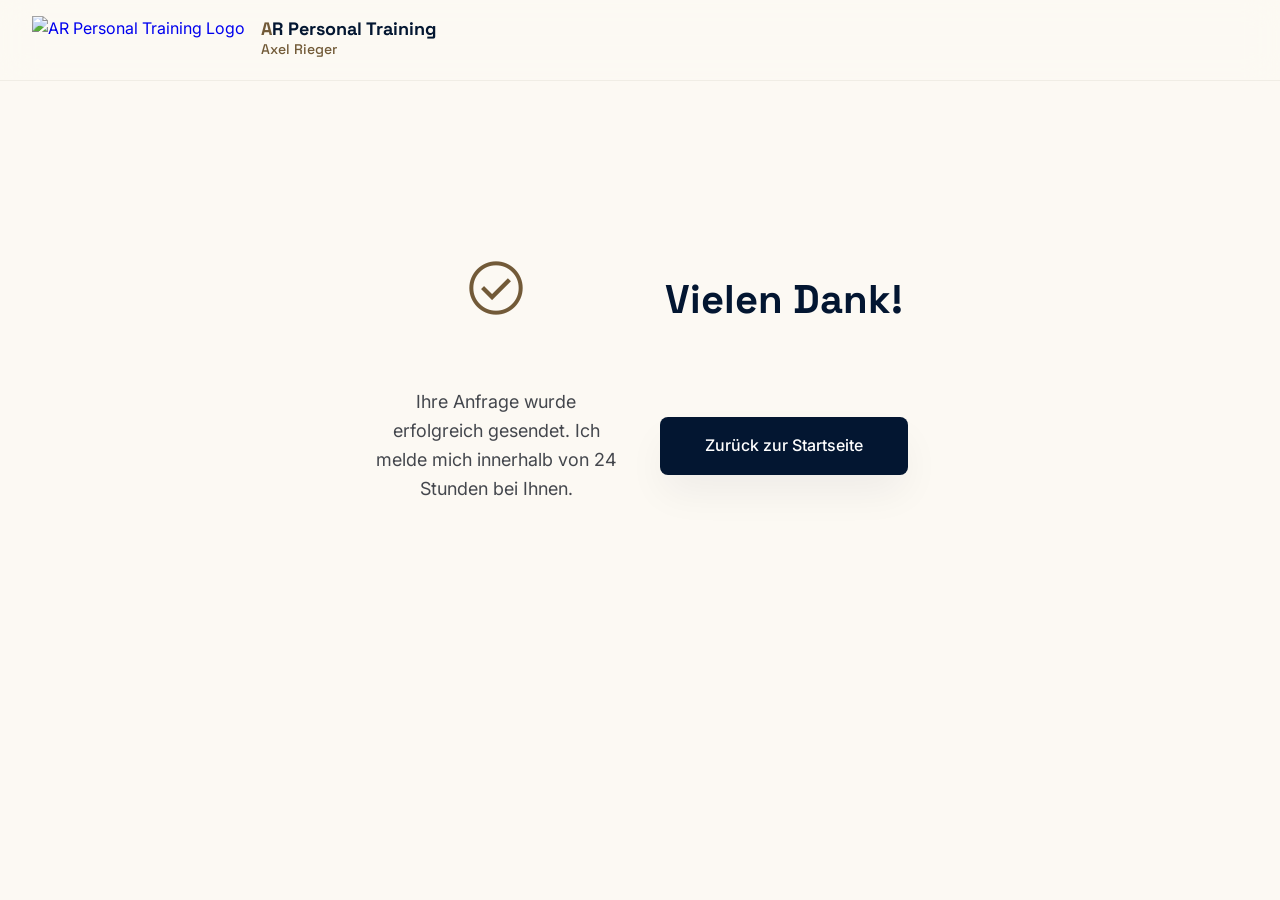
==== success.html @ 9f8ac3ec "Add files via upload" ====
<!DOCTYPE html>
<html lang="de">
<head>
    <meta charset="UTF-8">
    <meta name="viewport" content="width=device-width, initial-scale=1.0">
    <title>Nachricht gesendet | AR Personal Training</title>
    <link rel="icon" type="image/svg+xml" href="images/AR_LOGO/ar_logo_final.svg">
    <link rel="stylesheet" href="style.css">
    <link href="https://fonts.googleapis.com/css2?family=Inter:wght@300;400;500;600&family=Space+Grotesk:wght@500;700&display=swap" rel="stylesheet">
    <link href="https://fonts.googleapis.com/css2?family=Material+Symbols+Outlined:wght,FILL,GRAD,opsz@300,0,0,24&display=swap" rel="stylesheet">
</head>
<body>
    <header class="navbar">
        <div class="nav-container">
            <div class="brand">
                <a href="/" class="logo-link">
                    <img src="images/AR_LOGO/ar_logo_final.svg" alt="AR Personal Training Logo" height="48" style="object-fit: contain;">
                    <div class="brand-text">
                        <span class="brand-name"><span class="gold-text">A</span><span class="navy-text">R</span> <span class="navy-text">Personal Training</span></span>
                        <span class="brand-sub">Axel Rieger</span>
                    </div>
                </a>
            </div>
        </div>
    </header>

    <main>
        <section class="hero section-padding" style="min-height:80vh;display:flex;align-items:center;">
            <div class="container" style="text-align:center;max-width:600px;">
                <span class="material-symbols-outlined text-gold" style="font-size:4rem;">check_circle</span>
                <h1 class="headline-md" style="margin-top:1.5rem;">Vielen Dank!</h1>
                <p class="body-text" style="margin:1.5rem auto;max-width:45ch;">Ihre Anfrage wurde erfolgreich gesendet. Ich melde mich innerhalb von 24 Stunden bei Ihnen.</p>
                <a href="/" class="btn btn-primary">Zurück zur Startseite</a>
            </div>
        </section>
    </main>
</body>
</html>
---- style.css ----
/* 
  AR Personal Training - The Curated Equilibrium
  Design System Tokens & Global Styles
*/

:root {
  /* Color Palette */
  --navy: #031631;
  --gold: #725a38;
  --cream: #fcf9f3;
  --dark-grey: #1a1a1a;
  --mid-grey: #44474d;
  --light-grey: #e5e1da;
  --white: #ffffff;
  
  /* Background / Surface Shifts */
  --bg-main: var(--cream);
  --bg-surface-low: #f3f1ed;
  --bg-surface: #ffffff;
  
  /* Typography */
  --font-head: 'Space Grotesk', sans-serif;
  --font-body: 'Inter', sans-serif;
  
  /* Borders & Shadows */
  --ghost-border: rgba(3, 22, 49, 0.2);
  --ambient-shadow: 0 20px 40px -4px rgba(3, 22, 49, 0.06);
  --ambient-shadow-hover: 0 30px 60px -10px rgba(3, 22, 49, 0.1);
  
  /* Spacing */
  --space-sm: 0.5rem;
  --space-md: 1rem;
  --space-lg: 2rem;
  --space-xl: 4rem;
  --space-xxl: 8rem;
}

/* Reset Core */
*, *::before, *::after {
  box-sizing: border-box;
  margin: 0;
  padding: 0;
}

html {
  scroll-behavior: smooth;
}

body {
  font-family: var(--font-body);
  background-color: var(--bg-main);
  color: var(--dark-grey);
  line-height: 1.6;
  -webkit-font-smoothing: antialiased;
  padding-bottom: 70px; /* Space for mobile CTA */
}

@media (min-width: 768px) {
  body {
    padding-bottom: 0;
  }
}

/* Typography Classes */
.headline-lg {
  font-family: var(--font-head);
  font-size: clamp(2.5rem, 5vw, 4.5rem);
  font-weight: 700;
  color: var(--navy);
  line-height: 1.1;
  letter-spacing: -0.02em;
}

.headline-md {
  font-family: var(--font-head);
  font-size: clamp(2rem, 3.5vw, 2.5rem);
  font-weight: 700;
  color: var(--navy);
  line-height: 1.2;
}

.headline-sm {
  font-family: var(--font-head);
  font-size: 1.5rem;
  font-weight: 700;
  color: var(--navy);
}

.eyebrow {
  text-transform: uppercase;
  letter-spacing: 0.15em;
  font-size: 0.75rem;
  font-weight: 600;
  margin-bottom: var(--space-md);
}

.body-text {
  font-size: 1.125rem;
  color: var(--mid-grey);
  max-width: 50ch;
}
.body-text-sm {
  font-size: 1rem;
  color: var(--mid-grey);
}
.text-gold { color: var(--gold); }
.navy-text { color: var(--navy); }
.gold-text { color: var(--gold); }

/* Layout Helpers */
.container {
  max-width: 1280px;
  margin: 0 auto;
  padding: 0 var(--space-lg);
}

.section-padding {
  padding: var(--space-xxl) 0;
}
@media (max-width: 768px) {
  .section-padding { padding: var(--space-xl) 0; }
}

.mb-small { margin-bottom: var(--space-md); }
.mb-medium { margin-bottom: var(--space-lg); }
.mb-large { margin-bottom: var(--space-xl); }
.mt-small { margin-top: var(--space-md); }
.mt-medium { margin-top: var(--space-lg); }
.mt-large { margin-top: var(--space-xl); }

.bg-shifted {
  background-color: var(--bg-surface-low);
}

/* Base Components */
.btn {
  display: inline-flex;
  align-items: center;
  justify-content: center;
  padding: 1rem 2rem;
  border-radius: 0.5rem;
  font-weight: 500;
  text-decoration: none;
  cursor: pointer;
  border: none;
  transition: transform 0.3s ease, box-shadow 0.3s ease;
}

.btn:hover {
  transform: scale(1.02);
}

.btn-primary, .btn-navy {
  background-color: var(--navy);
  color: var(--white);
  box-shadow: var(--ambient-shadow);
}
.btn-primary:hover, .btn-navy:hover {
  box-shadow: var(--ambient-shadow-hover);
}

/* Animations */
.animate-on-scroll {
  opacity: 0;
  transform: translateY(30px);
  transition: opacity 0.8s cubic-bezier(0.25, 0.46, 0.45, 0.94),
              transform 0.8s cubic-bezier(0.25, 0.46, 0.45, 0.94);
}

.animate-on-scroll.is-visible {
  opacity: 1;
  transform: translateY(0);
}

/* Specific Sections: Navigation */
.navbar {
  position: fixed;
  top: 0;
  left: 0;
  width: 100%;
  z-index: 100;
  background-color: rgba(252, 249, 243, 0.85); /* Cream semi-transparent */
  backdrop-filter: blur(16px);
  -webkit-backdrop-filter: blur(16px);
  border-bottom: 1px solid rgba(229, 225, 218, 0.5); /* Very subtle division */
}

.nav-container {
  max-width: 1280px;
  margin: 0 auto;
  padding: 1rem var(--space-lg);
  display: flex;
  justify-content: space-between;
  align-items: center;
}

.logo-link {
  display: flex;
  align-items: center;
  gap: 1rem;
  text-decoration: none;
}

.brand-text {
  display: flex;
  flex-direction: column;
}
.brand-name {
  font-family: var(--font-head);
  font-weight: 700;
  font-size: 1.125rem;
  line-height: 1;
}
.brand-sub {
  font-family: var(--font-head);
  color: var(--gold);
  font-size: 0.875rem;
  font-weight: 500;
}

.desktop-nav {
  display: flex;
  gap: 2rem;
  align-items: center;
}
@media (max-width: 768px) {
  .desktop-nav { display: none; }
}
.desktop-nav a {
  text-decoration: none;
  font-size: 0.875rem;
  font-weight: 500;
  color: var(--navy);
  opacity: 0.7;
  transition: color 0.3s ease, opacity 0.3s ease;
}
.desktop-nav a:hover {
  color: var(--gold);
  opacity: 1;
}
.lang-switch {
  background: none;
  border: none;
  font-family: var(--font-body);
  font-weight: 600;
  color: var(--navy);
  font-size: 0.875rem;
  cursor: pointer;
  transition: transform 0.3s ease;
}
.lang-switch:hover { transform: scale(1.05); }

.mobile-menu-btn {
  display: none;
  background: none;
  border: none;
  color: var(--navy);
  font-size: 1.5rem;
  cursor: pointer;
}
@media (max-width: 768px) {
  .mobile-menu-btn { display: block; }
}

/* Hero Section */
.hero .container {
  display: grid;
  grid-template-columns: 1fr;
  gap: 1.5rem;
  align-items: center;
}

.hero {
  min-height: 90vh;
  padding-top: calc(var(--space-xxl) + 60px); 
}

@media (min-width: 992px) {
  .hero .container { grid-template-columns: 1fr 1fr; gap: 2.5rem; }
}

.hero-content {
  display: flex;
  flex-direction: column;
  gap: var(--space-md);
  order: 2;
  align-items: flex-start; /* Prevent stretching of buttons */
}
@media (min-width: 992px) {
  .hero-content { order: 1; }
}

.hero-image-wrapper {
  position: relative;
  order: 1;
}
@media (min-width: 992px) {
  .hero-image-wrapper { order: 2; }
}

.hero-image {
  border-radius: 1rem;
  overflow: hidden;
  position: relative;
  aspect-ratio: 4/5;
}
.hero-img {
  width: 100%;
  height: 100%;
  object-fit: cover;
  filter: none;
  transition: transform 0.8s ease;
}
.hero-image:hover .hero-img {
  transform: scale(1.05); /* Subtle scale as per constraints */
}
.image-gradient {
  position: absolute;
  inset: 0;
  background: linear-gradient(to top, rgba(3, 22, 49, 0.2), transparent);
}
.hero-accent-lines {
  display: none;
}
@media (min-width: 992px) {
  .hero-accent-lines {
    display: block;
    position: absolute;
    bottom: -1.5rem;
    left: -1.5rem;
    width: 6rem;
    height: 6rem;
    border-left: 1px solid rgba(114, 90, 56, 0.3);
    border-bottom: 1px solid rgba(114, 90, 56, 0.3);
  }
}

/* Philosophie Section */
.philosophy {
  display: flex;
  align-items: center;
}
.content-block {
  max-width: 48rem;
}
.divider {
  width: 4rem;
  height: 2px;
  background-color: var(--gold);
  margin: var(--space-lg) 0;
}
.philosophy-text {
  display: flex;
  flex-direction: column;
  gap: var(--space-md);
  font-size: 1.25rem;
  font-weight: 300;
  color: var(--mid-grey);
}
.text-highlight {
  font-weight: 500;
  color: var(--dark-grey);
}

/* Process Section */
.process-grid {
  display: grid;
  grid-template-columns: 1fr;
  gap: 1.5rem;
}
@media (min-width: 768px) {
  .process-grid { grid-template-columns: repeat(3, 1fr); }
}

.card {
  padding: 2.5rem;
  border-radius: 1rem;
  display: flex;
  flex-direction: column;
  justify-content: space-between;
  min-height: 250px;
  gap: 1.5rem;
  transition: transform 0.3s ease;
  overflow: hidden;
  position: relative;
}
.card:hover {
  transform: scale(1.01);
}

.card-white {
  background-color: var(--bg-surface);
  /* Use space instead of border for separation */
  box-shadow: 0 0 0 1px var(--bg-surface-low); 
}
.card-navy {
  background-color: var(--navy);
  color: var(--white);
  flex-direction: row;
}
@media (max-width: 768px) {
  .card-navy { flex-direction: column; }
}
.card-navy .headline-sm { color: var(--white); }
.card-navy .body-text-sm { color: rgba(255,255,255,0.7); }
.card-navy .card-content {
  flex: 1;
  display: flex;
  flex-direction: column;
  justify-content: space-between;
  gap: 1.5rem;
}
.card-image-box {
  flex: 1;
  border-radius: 0.5rem;
  overflow: hidden;
}
.card-img {
  width: 100%;
  height: 100%;
  object-fit: cover;
  opacity: 0.8;
}

.card-cream {
  background-color: var(--light-grey);
}

.span-2 {
  grid-column: span 1;
}
@media (min-width: 768px) {
  .span-2 { grid-column: span 2; }
}

.card-icon {
  font-size: 2.5rem;
  color: var(--gold);
}
.card-phase {
  font-size: 0.65rem;
  text-transform: uppercase;
  letter-spacing: 0.2em;
  color: var(--gold);
  font-weight: 700;
  margin-top: auto;
}

.benefits-card {
  display: flex;
  flex-direction: row;
  align-items: center;
  justify-content: space-between;
}
.benefits-list {
  list-style: none;
  display: flex;
  flex-direction: column;
  gap: 1rem;
  margin-top: 1.5rem;
}
.benefits-list li {
  display: flex;
  align-items: center;
  gap: 0.75rem;
  color: var(--mid-grey);
}
.icon-small {
  font-size: 1.25rem;
  color: var(--gold);
}

.progress-arc {
  position: relative;
  width: 120px;
  height: 120px;
  display: flex;
  align-items: center;
  justify-content: center;
}
.hidden-mobile {
  display: none;
}
@media (min-width: 768px) {
  .hidden-mobile { display: flex; }
}
.arc-svg {
  width: 100%;
  height: 100%;
  transform: rotate(-90deg);
}
.arc-bg {
  fill: none;
  stroke: var(--light-grey);
  stroke-width: 2;
}
.arc-fg {
  fill: none;
  stroke: var(--gold);
  stroke-width: 4;
  stroke-dasharray: 339; /* 2 * pi * 54 */
  stroke-dashoffset: 50; /* Adjust for 85% */
}
.arc-text {
  position: absolute;
  inset: 0;
  display: flex;
  flex-direction: column;
  align-items: center;
  justify-content: center;
}
.arc-number {
  color: var(--navy);
  font-family: var(--font-head);
  font-weight: 700;
  font-size: 1.25rem;
}
.arc-label {
  font-size: 0.6rem;
  text-transform: uppercase;
  color: var(--mid-grey);
  letter-spacing: 0.1em;
}

/* Contact Section */
.contact-card {
  border-radius: 1rem;
  overflow: hidden;
  display: grid;
  grid-template-columns: 1fr;
}
@media (min-width: 768px) {
  .contact-card { grid-template-columns: 1fr 1fr; }
}

.contact-form-wrapper {
  padding: var(--space-xl) var(--space-lg);
}
@media (max-width: 768px) {
  .contact-form-wrapper { padding: var(--space-xl) var(--space-md); }
}

.input-group {
  margin-bottom: 1.5rem;
}
.input-group input,
.input-group textarea {
  width: 100%;
  background: transparent;
  border: none;
  border-bottom: 1px solid var(--ghost-border);
  padding: 0.75rem 0;
  font-family: var(--font-body);
  font-size: 1rem;
  color: var(--dark-grey);
  outline: none;
  transition: border-color 0.3s ease;
}
.input-group input:focus,
.input-group textarea:focus {
  border-bottom-color: var(--gold);
}
.input-group textarea {
  resize: none;
}

.w-full { width: 100%; }

.contact-info {
  display: flex;
  flex-direction: column;
  gap: 1rem;
  font-size: 0.875rem;
  color: var(--mid-grey);
}
.info-item {
  display: flex;
  align-items: center;
  gap: 0.75rem;
}

.contact-image {
  position: relative;
  height: 100%;
}
.contact-image img {
  position: absolute;
  inset: 0;
  width: 100%;
  height: 100%;
  object-fit: cover;
}
.image-overlay {
  position: absolute;
  inset: 0;
  background-color: rgba(3, 22, 49, 0.1);
}

/* Footer */
.footer {
  border-top: 1px solid var(--light-grey);
  padding: var(--space-xl) var(--space-lg);
}
.footer-container {
  max-width: 1280px;
  margin: 0 auto;
  display: flex;
  flex-direction: column;
  align-items: center;
  gap: var(--space-lg);
}
@media (min-width: 768px) {
  .footer-container {
    flex-direction: row;
    justify-content: space-between;
  }
}

.footer-brand {
  display: flex;
  flex-direction: column;
  align-items: center;
  gap: 0.5rem;
}
@media (min-width: 768px) {
  .footer-brand { align-items: flex-start; }
}
.copyright {
  font-size: 0.65rem;
  text-transform: uppercase;
  letter-spacing: 0.15em;
  color: var(--navy);
  opacity: 0.4;
}

.footer-links {
  display: flex;
  gap: 2rem;
}
.footer-link {
  background: none;
  border: none;
  font-family: var(--font-body);
  text-decoration: none;
  font-size: 0.65rem;
  text-transform: uppercase;
  letter-spacing: 0.15em;
  color: var(--navy);
  opacity: 0.4;
  cursor: pointer;
  transition: color 0.3s ease, opacity 0.3s ease;
}
.footer-link:hover {
  color: var(--gold);
  opacity: 1;
}

/* Modal (Impressum) */
.modal {
  position: fixed;
  inset: 0;
  z-index: 999;
  display: flex;
  align-items: center;
  justify-content: center;
  opacity: 0;
  visibility: hidden;
  transition: opacity 0.3s ease, visibility 0.3s ease;
}
.modal.is-open {
  opacity: 1;
  visibility: visible;
}
.modal-overlay {
  position: absolute;
  inset: 0;
  background-color: rgba(3, 22, 49, 0.5); /* Navy transparent */
  backdrop-filter: blur(4px);
}
.modal-content {
  position: relative;
  background-color: var(--bg-main);
  padding: var(--space-xl) var(--space-lg);
  border-radius: 1rem;
  max-width: 600px;
  width: 90%;
  max-height: 85vh;
  overflow-y: auto;
  box-shadow: var(--ambient-shadow-hover);
  transform: translateY(20px);
  transition: transform 0.3s ease;
}
.modal.is-open .modal-content {
  transform: translateY(0);
}
.modal-close {
  position: absolute;
  top: 1.5rem;
  right: 1.5rem;
  background: none;
  border: none;
  color: var(--navy);
  cursor: pointer;
  opacity: 0.5;
  transition: opacity 0.3s ease;
}
.modal-close:hover { opacity: 1; }
.modal-body {
  font-size: 0.875rem;
  color: var(--mid-grey);
  display: flex;
  flex-direction: column;
  gap: 1rem;
}
.legal-heading {
  font-family: var(--font-head);
  color: var(--navy);
  font-weight: 700;
  font-size: 1rem;
}

/* Form Success Message */
.form-success {
  display: flex;
  flex-direction: column;
  align-items: center;
  justify-content: center;
  text-align: center;
  gap: 1rem;
  padding: 3rem 1rem;
}

/* Mobile Nav Drawer */
.mobile-nav {
  position: fixed;
  inset: 0;
  z-index: 200;
  visibility: hidden;
}
.mobile-nav.is-open {
  visibility: visible;
}
.mobile-nav-overlay {
  position: absolute;
  inset: 0;
  background-color: rgba(3, 22, 49, 0.5);
  backdrop-filter: blur(4px);
  opacity: 0;
  transition: opacity 0.3s ease;
}
.mobile-nav.is-open .mobile-nav-overlay {
  opacity: 1;
}
.mobile-nav-drawer {
  position: absolute;
  top: 0;
  right: 0;
  width: min(320px, 85vw);
  height: 100%;
  background-color: var(--bg-main);
  display: flex;
  flex-direction: column;
  padding: 2rem 2rem 3rem;
  transform: translateX(100%);
  transition: transform 0.35s cubic-bezier(0.25, 0.46, 0.45, 0.94);
  box-shadow: -20px 0 60px rgba(3, 22, 49, 0.15);
}
.mobile-nav.is-open .mobile-nav-drawer {
  transform: translateX(0);
}
.mobile-nav-close {
  align-self: flex-end;
  background: none;
  border: none;
  color: var(--navy);
  font-size: 1.5rem;
  cursor: pointer;
  opacity: 0.5;
  transition: opacity 0.2s ease;
  margin-bottom: 2rem;
}
.mobile-nav-close:hover { opacity: 1; }

.mobile-nav-links {
  display: flex;
  flex-direction: column;
  gap: 0.25rem;
  flex: 1;
}
.mobile-nav-link {
  display: block;
  text-decoration: none;
  font-family: var(--font-head);
  font-size: 1.75rem;
  font-weight: 700;
  color: var(--navy);
  opacity: 0.35;
  padding: 0.6rem 0;
  border: none;
  background: none;
  text-align: left;
  cursor: pointer;
  transition: opacity 0.2s ease, color 0.2s ease;
  width: 100%;
}
.mobile-nav-link:hover {
  opacity: 1;
  color: var(--gold);
}
.mobile-nav-footer {
  padding-top: 2rem;
  border-top: 1px solid var(--light-grey);
}

/* Mobile CTA */
.mobile-cta-wrapper {
  position: fixed;
  bottom: 0;
  left: 0;
  right: 0;
  z-index: 99;
  height: 70px;
  background-color: var(--gold);
  display: flex;
  align-items: center;
  justify-content: center;
  box-shadow: 0 -10px 40px rgba(3, 22, 49, 0.06);
}
@media (min-width: 768px) {
  .mobile-cta-wrapper { display: none; }
}

.mobile-cta-btn {
  display: flex;
  align-items: center;
  justify-content: center;
  width: 100%;
  height: 100%;
  background-color: var(--navy);
  color: var(--white);
  text-decoration: none;
  font-weight: 700;
  text-transform: uppercase;
  letter-spacing: 0.1em;
  font-size: 0.875rem;
  gap: 0.5rem;
  transition: background-color 0.3s ease;
}
.mobile-cta-btn:active {
  background-color: var(--dark-grey); /* Slightly darker on tap */
}
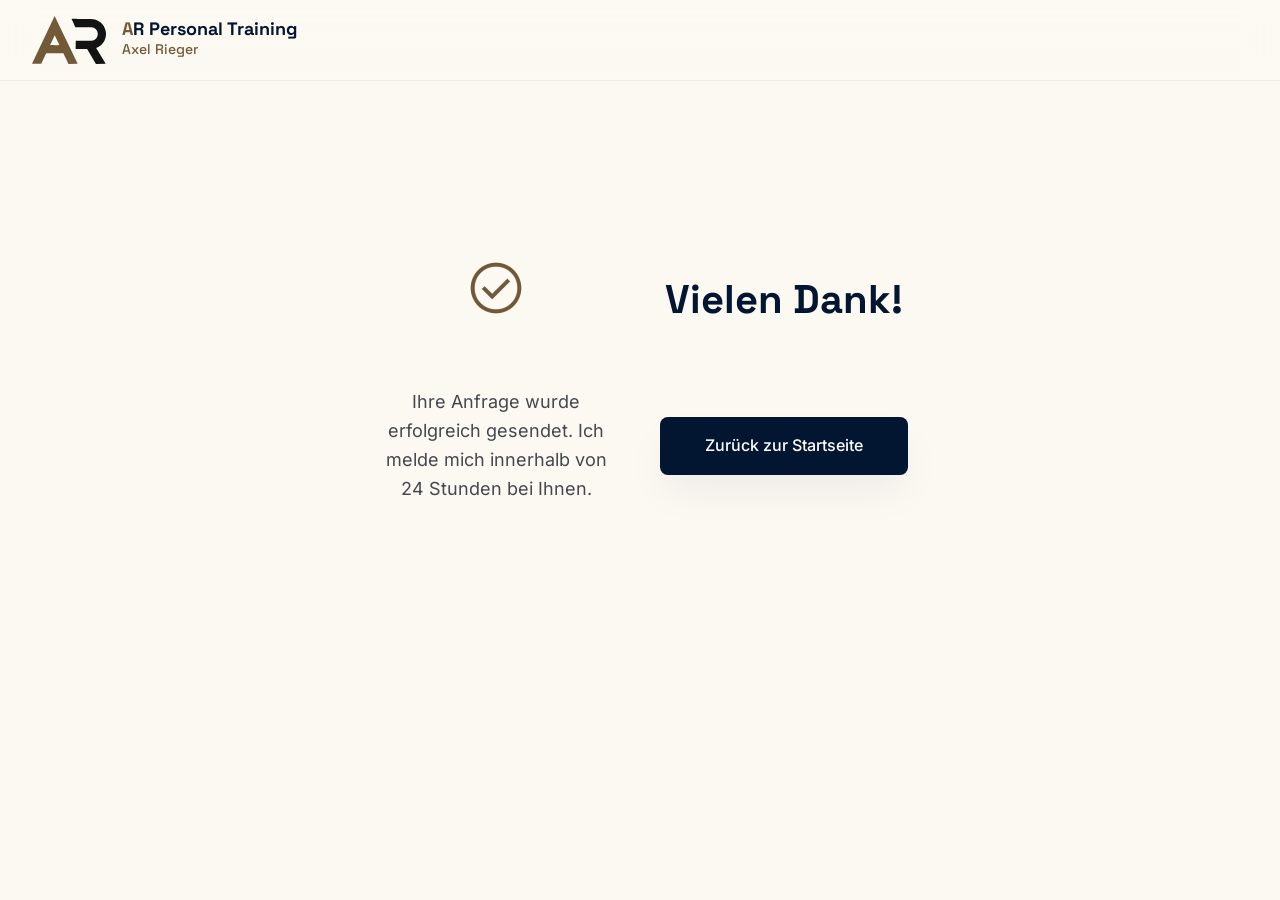
==== commit a3dd9595: "Security hardening, font self-hosting, and UX improvements - Add security headers via netlify.toml (" ====
--- a/success.html
+++ b/success.html
@@ -6,8 +6,6 @@
     <title>Nachricht gesendet | AR Personal Training</title>
     <link rel="icon" type="image/svg+xml" href="images/AR_LOGO/ar_logo_final.svg">
     <link rel="stylesheet" href="style.css">
-    <link href="https://fonts.googleapis.com/css2?family=Inter:wght@300;400;500;600&family=Space+Grotesk:wght@500;700&display=swap" rel="stylesheet">
-    <link href="https://fonts.googleapis.com/css2?family=Material+Symbols+Outlined:wght,FILL,GRAD,opsz@300,0,0,24&display=swap" rel="stylesheet">
 </head>
 <body>
     <header class="navbar">
--- a/style.css
+++ b/style.css
@@ -1,7 +1,74 @@
-/* 
+/*
   AR Personal Training - The Curated Equilibrium
   Design System Tokens & Global Styles
 */
+
+/* Self-hosted fonts */
+@font-face {
+  font-family: 'Inter';
+  font-style: normal;
+  font-weight: 300;
+  font-display: swap;
+  src: url('fonts/Inter-300.ttf') format('truetype');
+}
+@font-face {
+  font-family: 'Inter';
+  font-style: normal;
+  font-weight: 400;
+  font-display: swap;
+  src: url('fonts/Inter-400.ttf') format('truetype');
+}
+@font-face {
+  font-family: 'Inter';
+  font-style: normal;
+  font-weight: 500;
+  font-display: swap;
+  src: url('fonts/Inter-500.ttf') format('truetype');
+}
+@font-face {
+  font-family: 'Inter';
+  font-style: normal;
+  font-weight: 600;
+  font-display: swap;
+  src: url('fonts/Inter-600.ttf') format('truetype');
+}
+@font-face {
+  font-family: 'Space Grotesk';
+  font-style: normal;
+  font-weight: 500;
+  font-display: swap;
+  src: url('fonts/SpaceGrotesk-500.ttf') format('truetype');
+}
+@font-face {
+  font-family: 'Space Grotesk';
+  font-style: normal;
+  font-weight: 700;
+  font-display: swap;
+  src: url('fonts/SpaceGrotesk-700.ttf') format('truetype');
+}
+@font-face {
+  font-family: 'Material Symbols Outlined';
+  font-style: normal;
+  font-weight: 100 700;
+  font-display: block;
+  src: url('fonts/MaterialSymbolsOutlined.ttf') format('truetype');
+}
+.material-symbols-outlined {
+  font-family: 'Material Symbols Outlined';
+  font-weight: normal;
+  font-style: normal;
+  font-size: 24px;
+  line-height: 1;
+  letter-spacing: normal;
+  text-transform: none;
+  display: inline-block;
+  white-space: nowrap;
+  direction: ltr;
+  -webkit-font-feature-settings: 'liga';
+  font-feature-settings: 'liga';
+  -webkit-font-smoothing: antialiased;
+  font-variation-settings: 'FILL' 0, 'wght' 300, 'GRAD' 0, 'opsz' 24;
+}
 
 :root {
   /* Color Palette */
@@ -247,6 +314,12 @@
   font-size: 0.875rem;
   cursor: pointer;
   transition: transform 0.3s ease;
+  display: inline-flex;
+  align-items: center;
+  gap: 0.25rem;
+}
+.lang-switch .material-symbols-outlined {
+  font-size: 1rem;
 }
 .lang-switch:hover { transform: scale(1.05); }
 
@@ -260,6 +333,20 @@
 }
 @media (max-width: 768px) {
   .mobile-menu-btn { display: block; }
+}
+
+.mobile-header-lang {
+  display: none;
+}
+@media (max-width: 768px) {
+  .mobile-header-lang {
+    display: flex;
+    align-items: center;
+    gap: 0.25rem;
+  }
+  .mobile-header-lang .material-symbols-outlined {
+    font-size: 1rem;
+  }
 }
 
 /* Hero Section */
@@ -849,3 +936,25 @@
 .mobile-cta-btn:active {
   background-color: var(--dark-grey); /* Slightly darker on tap */
 }
+
+/* Copy-to-clipboard toast */
+#copy-toast {
+  position: fixed;
+  bottom: 2rem;
+  left: 50%;
+  transform: translateX(-50%) translateY(1rem);
+  background: var(--navy);
+  color: #fff;
+  font-size: 0.8rem;
+  font-weight: 500;
+  padding: 0.5rem 1.25rem;
+  border-radius: 2rem;
+  opacity: 0;
+  pointer-events: none;
+  transition: opacity 0.2s ease, transform 0.2s ease;
+  z-index: 9999;
+}
+#copy-toast.show {
+  opacity: 1;
+  transform: translateX(-50%) translateY(0);
+}
